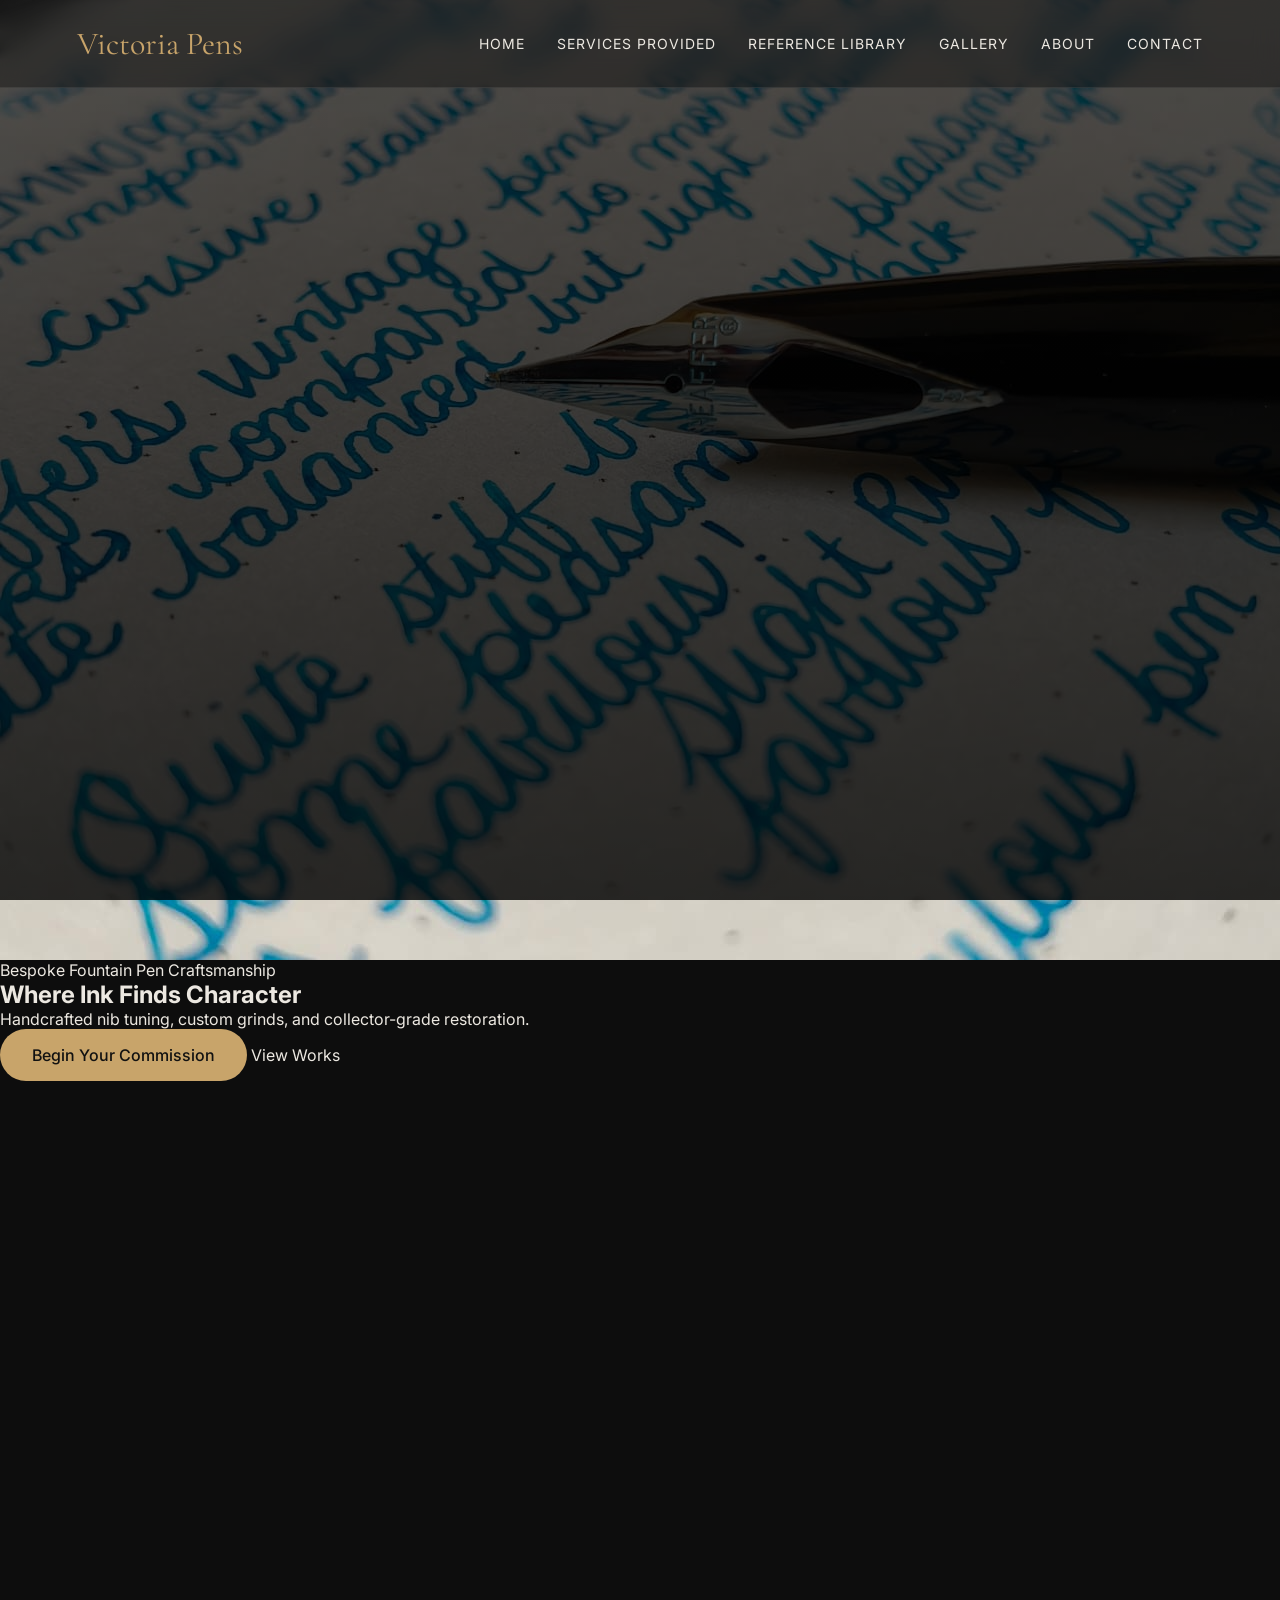
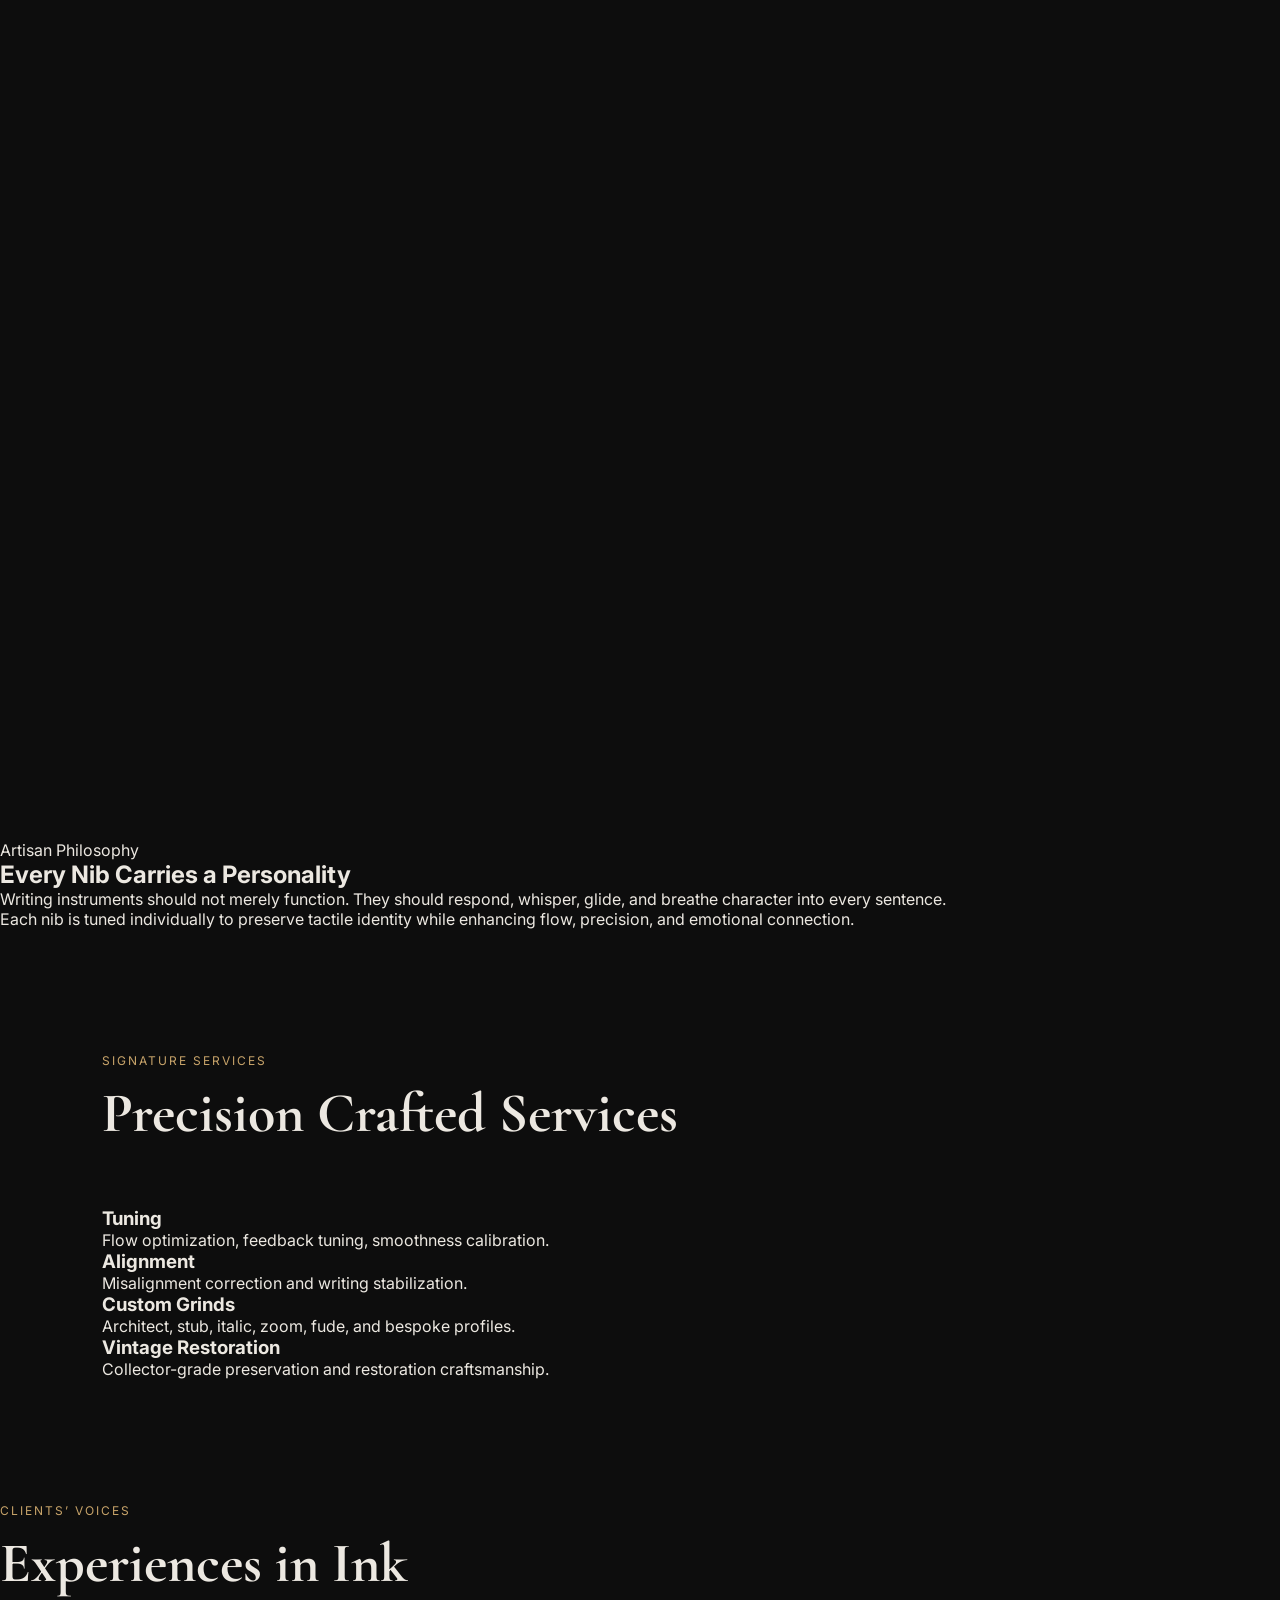
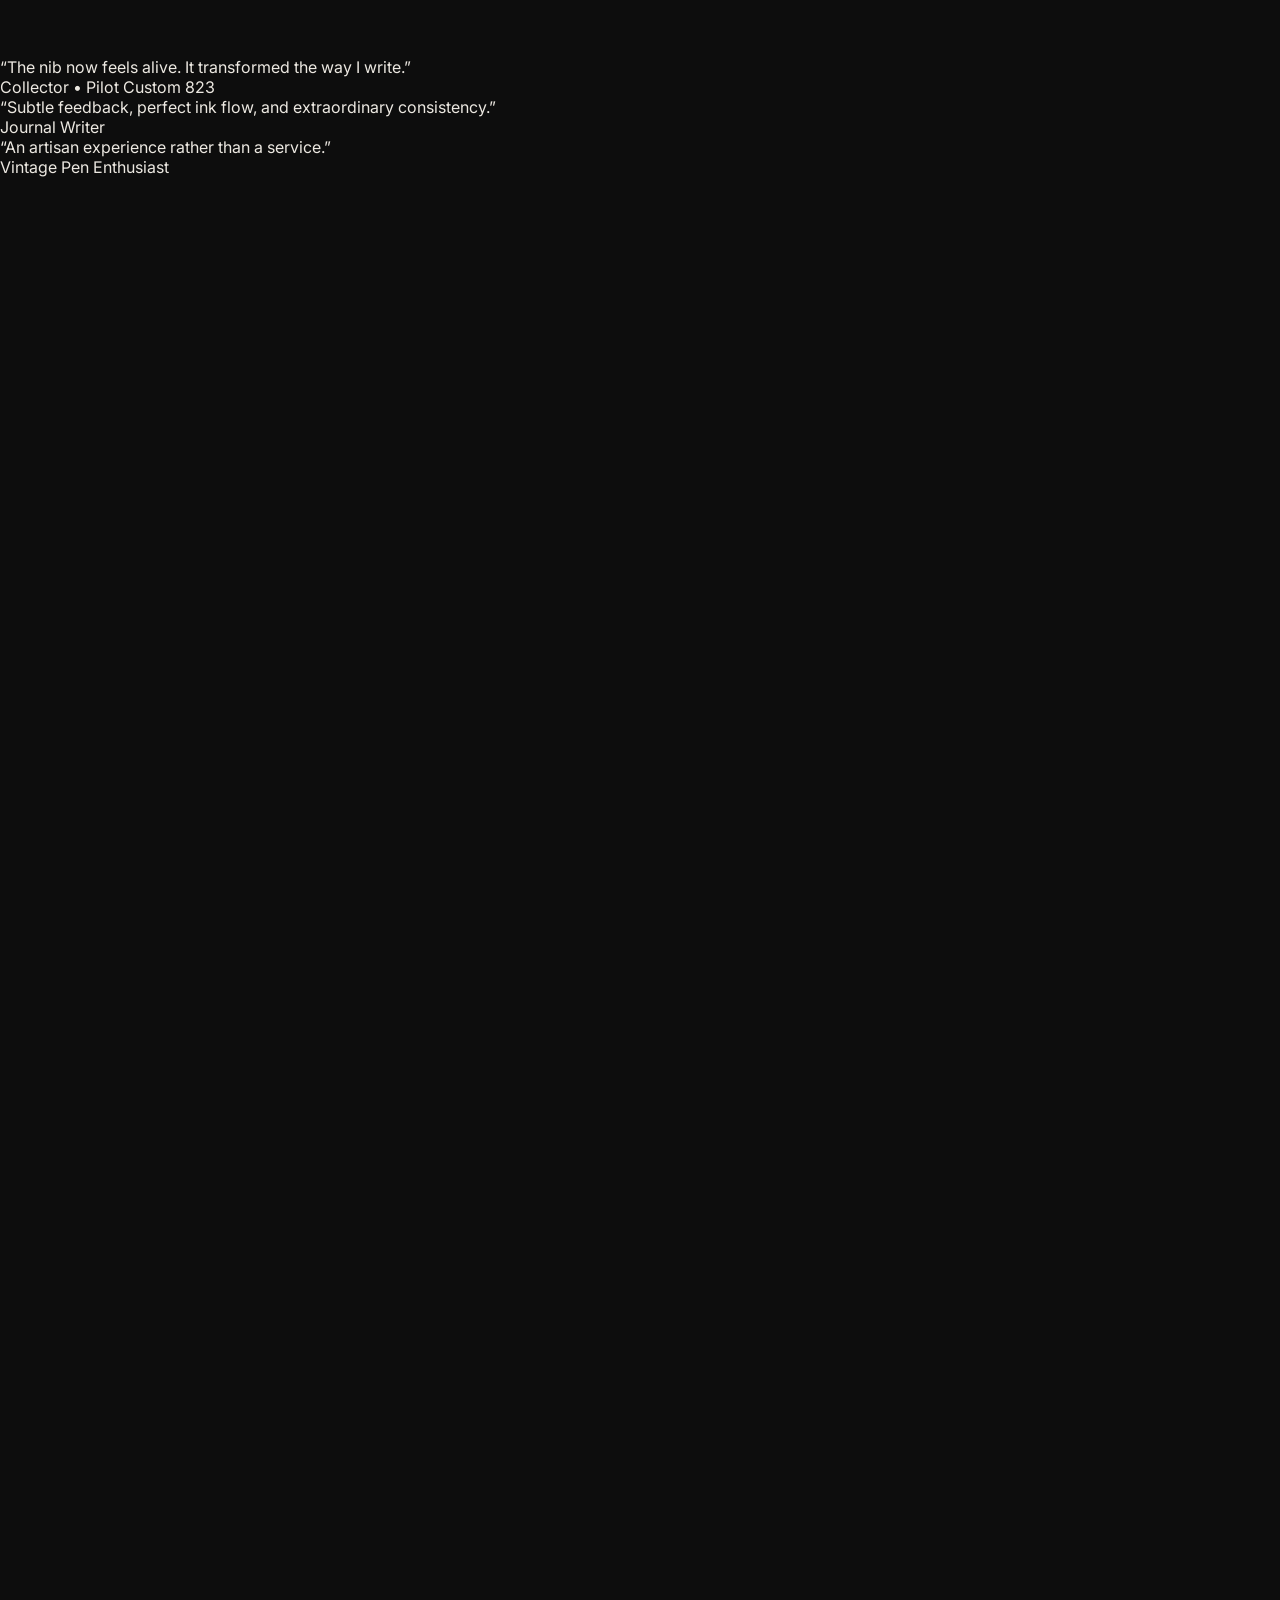
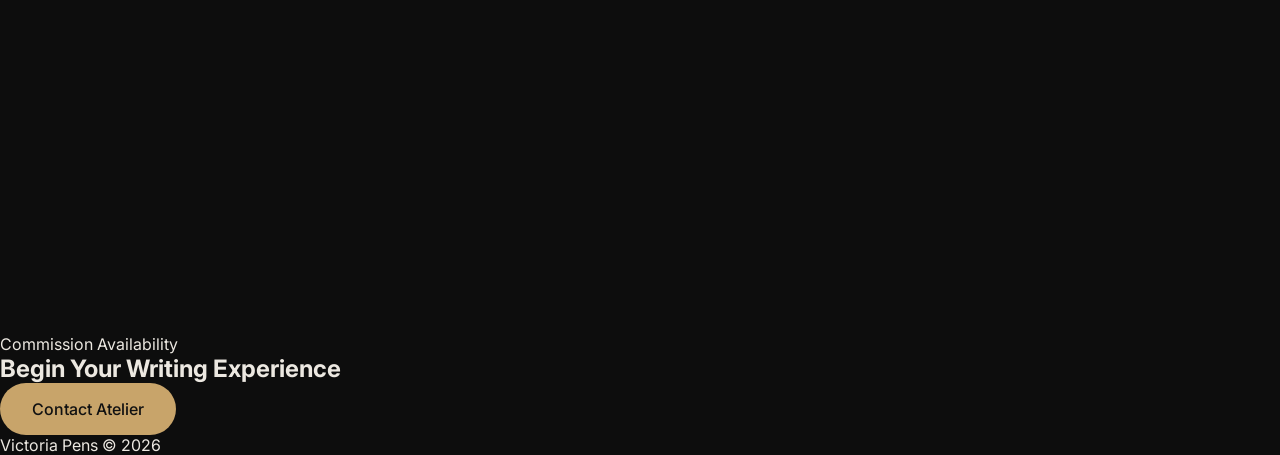
==== index.html @ e505739d "Add files via upload" ====
<!-- index.html -->
<!DOCTYPE html>
<html lang="en">
<head>
  <meta charset="UTF-8" />
  <meta name="viewport" content="width=device-width, initial-scale=1.0"/>
  <title>Victoria Pens</title>

  <link rel="stylesheet" href="css/style.css">
  <link rel="stylesheet" href="css/animations.css">
  <link rel="stylesheet" href="css/responsive.css">
</head>
<body>

  <div class="grain"></div>

  <header class="navbar">
    <div class="logo">Victoria Pens</div>

    <nav>
      <a href="index.html">Home</a>
      <a href="configurator.html">Services Provided</a>
      <a href="library.html">Reference Library</a>
      <a href="gallery.html">Gallery</a>
      <a href="about.html">About</a>
      <a href="contact.html">Contact</a>
    </nav>
  </header>

  <section class="hero">
    <img src="assets/images/hero-placeholder.jpeg" alt="">
    <div class="overlay"></div>

    <div class="hero-content">
      <span class="eyebrow">Bespoke Fountain Pen Craftsmanship</span>
      <h1>Where Ink Finds Character</h1>
      <p>
        Handcrafted nib tuning, custom grinds, and collector-grade restoration.
      </p>

      <div class="hero-buttons">
        <a href="configurator.html" class="btn-primary">Begin Your Commission</a>
        <a href="gallery.html" class="btn-secondary">View Works</a>
      </div>
    </div>
  </section>

  <section class="section reveal">
    <div class="section-heading">
      <span>Featured Works</span>
      <h2>Selected Transformations</h2>
    </div>

    <div class="featured-grid">
      <div class="featured-card">
        <img src="assets/images/nib-placeholder1.jpeg" alt="">
        <div class="card-content">
          <h3>Architect Grind</h3>
          <p>Precision-crafted line variation optimized for print handwriting.</p>
        </div>
      </div>

      <div class="featured-card">
        <img src="assets/images/nib-placeholder.jpeg" alt="">
        <div class="card-content">
          <h3>Vintage Restoration</h3>
          <p>Restoring historic nibs while preserving their original character.</p>
        </div>
      </div>

      <div class="featured-card">
        <img src="assets/images/nib-placeholder2.jpeg" alt="">
        <div class="card-content">
          <h3>Cursive Italic</h3>
          <p>Smooth daily usability paired with elegant crisp variation.</p>
        </div>
      </div>
    </div>
  </section>

  <section class="philosophy reveal">
    <div class="philosophy-content">
      <span>Artisan Philosophy</span>
      <h2>Every Nib Carries a Personality</h2>

      <p>
        Writing instruments should not merely function. They should respond,
        whisper, glide, and breathe character into every sentence.
      </p>

      <p>
        Each nib is tuned individually to preserve tactile identity while
        enhancing flow, precision, and emotional connection.
      </p>
    </div>
  </section>

  <section class="section reveal">
    <div class="section-heading">
      <span>Signature Services</span>
      <h2>Precision Crafted Services</h2>
    </div>

    <div class="service-grid">

      <div class="service-card">
        <h3>Tuning</h3>
        <p>Flow optimization, feedback tuning, smoothness calibration.</p>
      </div>

      <div class="service-card">
        <h3>Alignment</h3>
        <p>Misalignment correction and writing stabilization.</p>
      </div>

      <div class="service-card">
        <h3>Custom Grinds</h3>
        <p>Architect, stub, italic, zoom, fude, and bespoke profiles.</p>
      </div>

      <div class="service-card">
        <h3>Vintage Restoration</h3>
        <p>Collector-grade preservation and restoration craftsmanship.</p>
      </div>

    </div>
  </section>

  <section class="voices reveal">
    <div class="section-heading">
      <span>Clients’ Voices</span>
      <h2>Experiences in Ink</h2>
    </div>

    <div class="quote-grid">

      <div class="quote-card">
        <p>
          “The nib now feels alive. It transformed the way I write.”
        </p>
        <span>Collector • Pilot Custom 823</span>
      </div>

      <div class="quote-card">
        <p>
          “Subtle feedback, perfect ink flow, and extraordinary consistency.”
        </p>
        <span>Journal Writer</span>
      </div>

      <div class="quote-card">
        <p>
          “An artisan experience rather than a service.”
        </p>
        <span>Vintage Pen Enthusiast</span>
      </div>

    </div>
  </section>

  <section class="social-grid reveal">
    <div class="section-heading">
      <span>Social Showcase</span>
      <h2>Studio Moments</h2>
    </div>

    <div class="gallery-preview">
      <img src="assets/images/sample-placeholder.jpeg" alt="">
      <img src="assets/images/sample-placeholder1.jpeg" alt="">
      <img src="assets/images/sample-placeholder2.jpeg" alt="">
      <img src="assets/images/sample-placeholder3.jpeg" alt="">
    </div>
  </section>

  <section class="contact-preview reveal">
    <div class="contact-box">
      <span>Commission Availability</span>
      <h2>Begin Your Writing Experience</h2>

      <a href="contact.html" class="btn-primary">
        Contact Atelier
      </a>
    </div>
  </section>

  <footer>
    <p>Victoria Pens © 2026</p>
  </footer>

  <script src="js/main.js"></script>
</body>
</html>
---- css/style.css ----
/* css/style.css */

@import url('https://fonts.googleapis.com/css2?family=Cormorant+Garamond:wght@400;500;600;700&family=Inter:wght@300;400;500&display=swap');

:root{
  --bg:#0d0d0d;
  --bg2:#161616;
  --gold:#c8a46a;
  --text:#ece8e1;
  --muted:#b7b1a8;
  --border:rgba(255,255,255,0.08);
}

*{
  margin:0;
  padding:0;
  box-sizing:border-box;
}

body{
  background:var(--bg);
  color:var(--text);
  font-family:'Inter',sans-serif;
  overflow-x:hidden;
}

img{
  width:100%;
  display:block;
}

a{
  text-decoration:none;
  color:inherit;
}

/* =========================
   GRAIN
========================= */

.grain{
  position:fixed;
  inset:0;
  pointer-events:none;
  opacity:0.06;
  background-image:url("https://www.transparenttextures.com/patterns/paper-fibers.png");
  z-index:999;
}

/* =========================
   NAVBAR
========================= */

.navbar{
  position:fixed;
  width:100%;
  top:0;
  left:0;
  z-index:100;
  padding:24px 6%;
  display:flex;
  justify-content:space-between;
  align-items:center;
  backdrop-filter:blur(12px);
  background:rgba(0,0,0,0.35);
  border-bottom:1px solid var(--border);
}

.logo{
  font-family:'Cormorant Garamond',serif;
  font-size:32px;
  color:var(--gold);
}

nav{
  display:flex;
  gap:32px;
}

nav a{
  font-size:14px;
  letter-spacing:1px;
  text-transform:uppercase;
  transition:.3s;
}

nav a:hover{
  color:var(--gold);
}

/* =========================
   HERO
========================= */

.configurator-hero{
  height:85vh;
  position:relative;
  overflow:hidden;
}

.configurator-hero img{
  width:100%;
  height:100%;
  object-fit:cover;
  transform:scale(1.05);
}

.overlay{
  position:absolute;
  inset:0;
  background:linear-gradient(
    to bottom,
    rgba(0,0,0,.65),
    rgba(0,0,0,.82)
  );
}

.configurator-hero-content{
  position:absolute;
  top:50%;
  left:8%;
  transform:translateY(-50%);
  z-index:5;
  max-width:760px;
}

.configurator-hero-content span{
  color:var(--gold);
  text-transform:uppercase;
  letter-spacing:3px;
  font-size:12px;
}

.configurator-hero-content h1{
  font-size:96px;
  line-height:0.92;
  margin:24px 0;
  font-family:'Cormorant Garamond',serif;
}

.configurator-hero-content p{
  color:var(--muted);
  font-size:18px;
  line-height:1.9;
  max-width:620px;
  margin-bottom:40px;
}

/* =========================
   BUTTONS
========================= */

.btn-primary{
  display:inline-flex;
  align-items:center;
  justify-content:center;

  padding:16px 32px;

  border-radius:999px;

  background:var(--gold);

  color:#111;

  transition:.4s;

  font-weight:500;
}

.btn-primary:hover{
  transform:translateY(-4px);

  box-shadow:
  0 15px 35px rgba(200,164,106,.3);
}

/* =========================
   SECTIONS
========================= */

.section{
  padding:120px 8%;
}

.section-heading{
  margin-bottom:60px;
}

.section-heading span{
  color:var(--gold);
  text-transform:uppercase;
  letter-spacing:2px;
  font-size:12px;
}

.section-heading h2{
  font-size:56px;
  margin-top:10px;
  font-family:'Cormorant Garamond',serif;
}

/* =========================
   CONFIGURATOR LAYOUT
========================= */

.configurator-container{
  display:grid;
  grid-template-columns:1.5fr .75fr;
  gap:50px;
  align-items:start;
}

.configurator-left{
  display:flex;
  flex-direction:column;
  gap:120px;
}

/* =========================
   CONFIG BLOCK
========================= */

.config-block{
  position:relative;
}

.config-block::before{
  content:"";
  position:absolute;
  left:-30px;
  top:0;

  width:1px;
  height:100%;

  background:linear-gradient(
    to bottom,
    rgba(200,164,106,.5),
    transparent
  );
}

.config-title span{
  color:var(--gold);
  text-transform:uppercase;
  letter-spacing:3px;
  font-size:12px;
}

.config-title h3{
  font-size:64px;
  margin-top:14px;
  margin-bottom:40px;
  font-family:'Cormorant Garamond',serif;
}

/* =========================
   INPUTS
========================= */

.luxury-inputs{
  display:grid;
  grid-template-columns:1fr 1fr;
  gap:20px;
}

.luxury-inputs input{
  background:rgba(255,255,255,.03);

  border:1px solid rgba(255,255,255,.08);

  padding:22px;

  color:var(--text);

  font-size:16px;

  transition:.4s;
}

.luxury-inputs input:focus{
  outline:none;

  border-color:rgba(200,164,106,.7);

  box-shadow:0 0 30px rgba(200,164,106,.08);
}

/* =========================
   MATERIAL GRID
========================= */

.material-grid{
  display:grid;
  grid-template-columns:repeat(2,1fr);
  gap:24px;
}

.material-card{
  position:relative;

  overflow:hidden;

  background:
  linear-gradient(
    145deg,
    rgba(255,255,255,.04),
    rgba(255,255,255,.015)
  );

  border:1px solid rgba(255,255,255,.08);

  padding:40px;

  cursor:pointer;

  transition:.5s;
}

.material-card::before{
  content:"";

  position:absolute;

  inset:0;

  background:
  radial-gradient(
    circle at top left,
    rgba(200,164,106,.12),
    transparent 60%
  );

  opacity:0;

  transition:.5s;
}

.material-card:hover::before{
  opacity:1;
}

.material-card:hover{
  transform:translateY(-8px);

  border-color:rgba(200,164,106,.5);
}

.material-card.selected{
  border-color:var(--gold);

  box-shadow:
  0 0 40px rgba(200,164,106,.12);
}

.material-card h4{
  font-size:34px;
  margin-bottom:16px;
  font-family:'Cormorant Garamond',serif;
}

.material-card p{
  color:var(--muted);
  line-height:1.8;
}

/* =========================
   SERVICE TIERS
========================= */

.service-tier{
  margin-bottom:60px;
}

.service-tier-header{
  margin-bottom:34px;

  position:relative;

  padding-left:28px;
}

/* GOLD LINE */

.service-tier-header::before{
  content:"";

  position:absolute;

  left:0;
  top:8px;

  width:4px;
  height:90%;

  border-radius:999px;

  background:
  linear-gradient(
    to bottom,
    var(--gold),
    rgba(200,164,106,.2)
  );
}

/* TIER LABEL */

.service-tier-header span{
  color:var(--gold);

  text-transform:uppercase;

  letter-spacing:4px;

  font-size:16px;

  font-weight:600;
}

/* MAIN TITLE */

.service-tier-header h4{
  margin-top:14px;

  font-size:52px;

  line-height:1;

  font-family:'Cormorant Garamond',serif;

  color:#f4ead7;

  text-shadow:
    0 0 25px rgba(200,164,106,.08);
}

/* =========================
   SERVICE GRID
========================= */

.service-grid-modern{
  display:grid;

  grid-template-columns:1fr;

  gap:24px;
}

.tier-two-grid{
  grid-template-columns:repeat(2,1fr);
}

/* =========================
   SERVICE CARDS
========================= */

.service-mini-card{
  position:relative;

  padding:34px;

  background:
  linear-gradient(
    145deg,
    rgba(255,255,255,.03),
    rgba(255,255,255,.015)
  );

  border:1px solid rgba(255,255,255,.08);

  cursor:pointer;

  transition:.45s;

  overflow:hidden;
}

.service-mini-card::before{
  content:"";

  position:absolute;
  inset:0;

  background:
  radial-gradient(
    circle at top left,
    rgba(200,164,106,.12),
    transparent 60%
  );

  opacity:0;

  transition:.45s;
}

.service-mini-card:hover::before{
  opacity:1;
}

.service-mini-card:hover{
  transform:translateY(-6px);

  border-color:rgba(200,164,106,.5);
}

.service-mini-card.selected{
  border-color:var(--gold);

  box-shadow:
  0 0 40px rgba(200,164,106,.12);
}

.service-mini-card h4{
  font-size:34px;

  margin-bottom:16px;

  font-family:'Cormorant Garamond',serif;
}

.service-mini-card p{
  color:var(--muted);

  line-height:1.8;

  margin-bottom:26px;
}

.service-mini-card span{
  color:var(--gold);

  font-size:14px;

  letter-spacing:1px;

  text-transform:uppercase;
}

.contact-only span{
  color:#d8b57d;
}

/* =========================
   SIDEBAR
========================= */

.configurator-sidebar{
  position:sticky;
  top:120px;
}

.summary-card{
  background:
  linear-gradient(
    180deg,
    rgba(20,20,20,.96),
    rgba(10,10,10,.96)
  );

  border:1px solid rgba(255,255,255,.08);

  padding:40px;

  backdrop-filter:blur(20px);
}

.summary-card span{
  color:var(--gold);

  text-transform:uppercase;

  letter-spacing:3px;

  font-size:12px;
}

.summary-card h2{
  font-size:54px;

  line-height:1;

  margin:24px 0;

  font-family:'Cormorant Garamond',serif;
}

/* =========================
   PRICE
========================= */

.summary-price{
  display:flex;
  align-items:flex-end;

  gap:22px;

  margin:60px 0;

  color:var(--gold);

  font-family:'Cormorant Garamond',serif;
}

.summary-price::before{
  content:"₹";

  font-size:120px;

  line-height:1;

  color:var(--gold);

  flex-shrink:0;
}

.summary-price #livePrice{
  display:block !important;

  font-size:120px !important;

  line-height:0.82 !important;

  letter-spacing:-6px !important;

  font-weight:700 !important;

  color:#f3e7d1 !important;

  text-shadow:
    0 0 40px rgba(200,164,106,.18),
    0 0 80px rgba(200,164,106,.08);

  font-family:'Cormorant Garamond',serif !important;
}

/* =========================
   SUMMARY DETAILS
========================= */

.summary-details{
  display:flex;
  flex-direction:column;
  gap:30px;
}

.summary-item{
  padding-bottom:24px;

  border-bottom:1px solid rgba(255,255,255,.06);
}

.summary-item label{
  display:block;

  color:var(--gold);

  margin-bottom:12px;

  text-transform:uppercase;

  letter-spacing:2px;

  font-size:11px;
}

.summary-item p{
  font-size:18px;

  color:var(--text);

  line-height:1.7;
}

.summary-btn{
  width:100%;

  margin-top:40px;
}

/* =========================
   RESPONSIVE
========================= */

@media(max-width:1100px){

  .configurator-container{
    grid-template-columns:1fr;
  }

  .configurator-sidebar{
    position:relative;
    top:auto;
  }

}

@media(max-width:900px){

  .tier-two-grid{
    grid-template-columns:1fr;
  }

}

@media(max-width:768px){

  nav{
    display:none;
  }

  .configurator-hero{
    height:70vh;
  }

  .configurator-hero-content h1{
    font-size:56px;
  }

  .config-title h3{
    font-size:42px;
  }

  .section-heading h2{
    font-size:42px;
  }

  .service-tier-header h4{
    font-size:38px;
  }

  .service-tier-header span{
    font-size:13px;
  }

  .luxury-inputs{
    grid-template-columns:1fr;
  }

  .material-grid{
    grid-template-columns:1fr;
  }

  .summary-card h2{
    font-size:42px;
  }

  .summary-price::before{
    font-size:72px;
  }

.summary-price #livePrice{
  display:block;

  font-size:120px;

  line-height:0.82;

  letter-spacing:-6px;

  font-weight:700;

  color:#f3e7d1;

  text-shadow:
    0 0 40px rgba(200,164,106,.18),
    0 0 80px rgba(200,164,106,.08);

  font-family:'Cormorant Garamond',serif;

  transition:.35s ease;
}

/* =========================
   TEXT MODE
========================= */

.summary-price #livePrice.text-mode{

  font-size:54px;

  line-height:1.1;

  letter-spacing:-1px;

}
/* =========================
   SMALL STATUS TEXT
========================= */

.small-price-text{

  font-size:50px !important;

  line-height:1.3 !important;

  letter-spacing:0px !important;

  display:block;

  max-width:220px;

  color:#f3e7d1;

}
}
---- css/animations.css ----
/* css/animations.css */

.reveal{
  opacity:0;
  transform:translateY(60px);
  transition:1s ease;
}

.reveal.active{
  opacity:1;
  transform:translateY(0);
}
---- css/responsive.css ----
/* css/responsive.css */

@media(max-width:1100px){

  .featured-grid,
  .service-grid,
  .quote-grid,
  .gallery-preview{
    grid-template-columns:1fr 1fr;
  }

  .hero h1{
    font-size:72px;
  }
}

@media(max-width:768px){

  nav{
    display:none;
  }

  .hero h1{
    font-size:52px;
  }

  .section-heading h2{
    font-size:42px;
  }

  .featured-grid,
  .service-grid,
  .quote-grid,
  .gallery-preview{
    grid-template-columns:1fr;
  }

  .hero-buttons{
    flex-direction:column;
  }

  .contact-box{
    padding:50px 30px;
  }

  .contact-box h2{
    font-size:42px;
  }
}
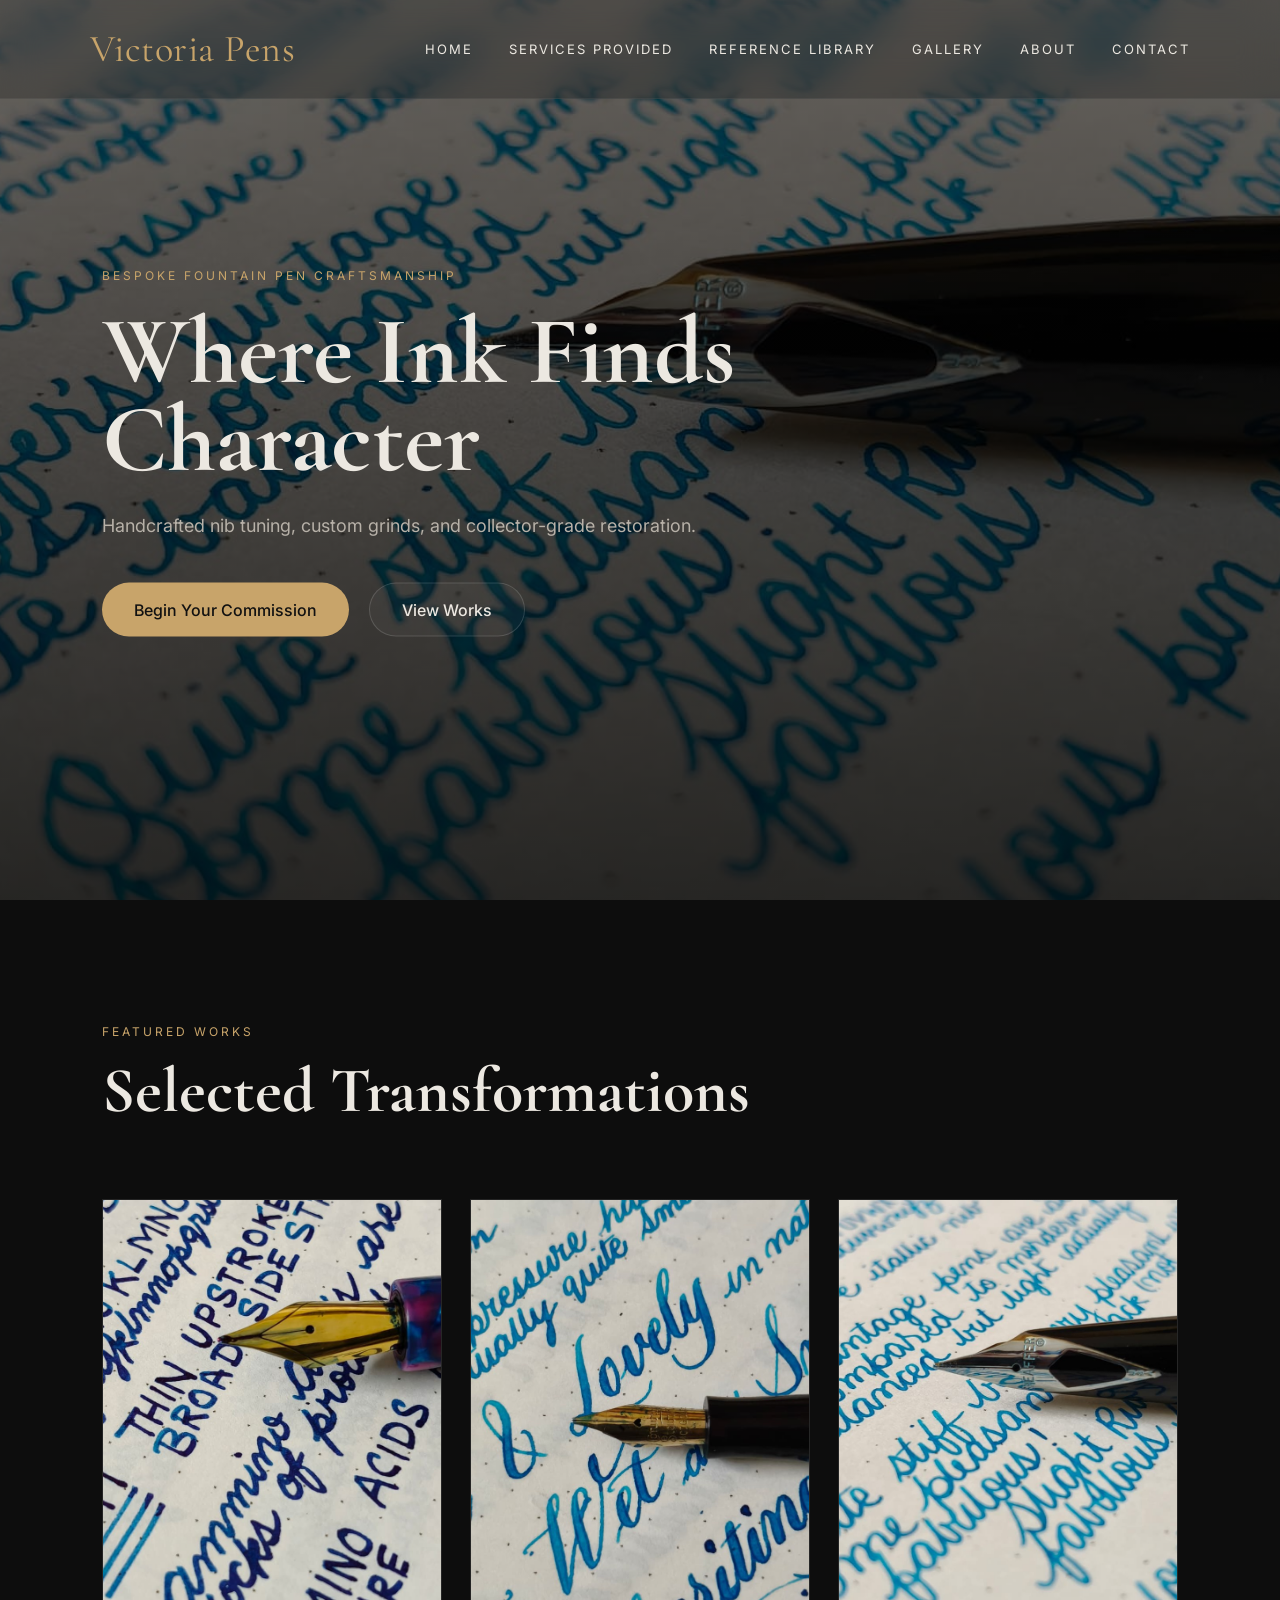
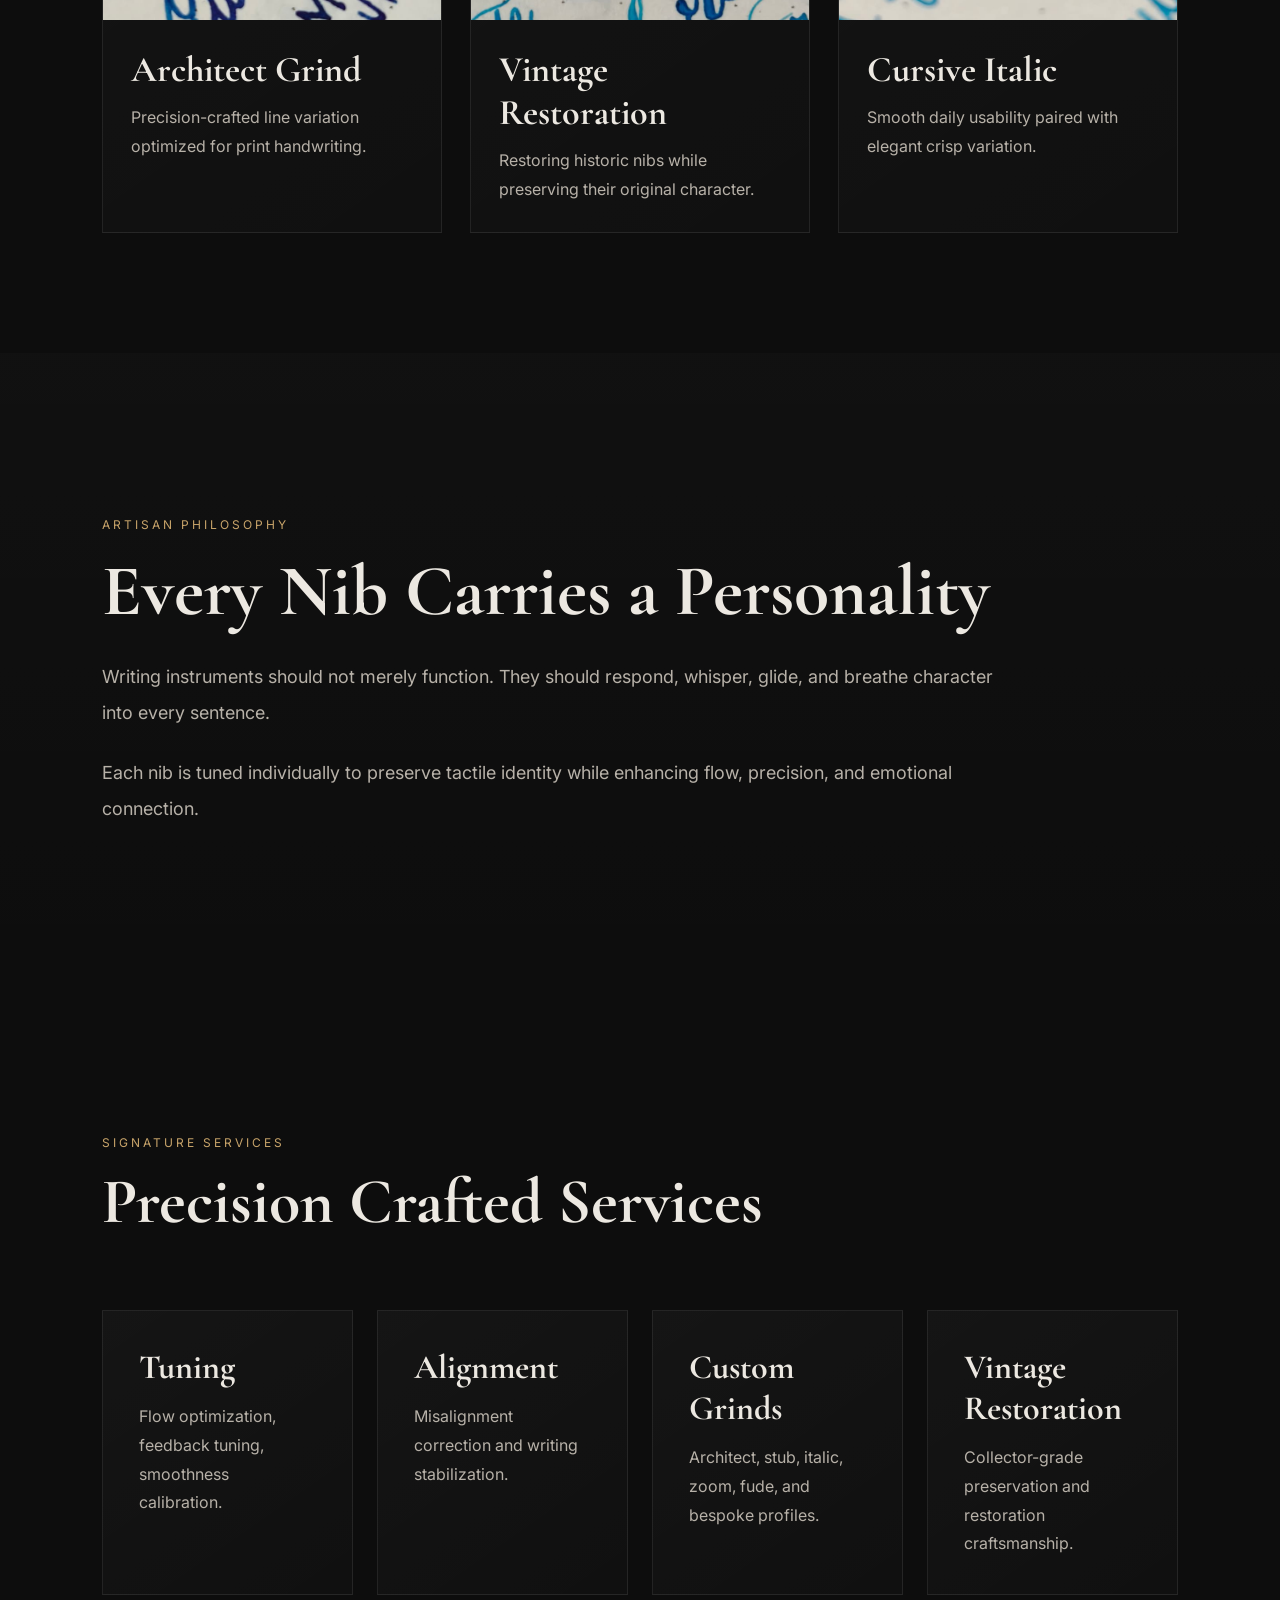
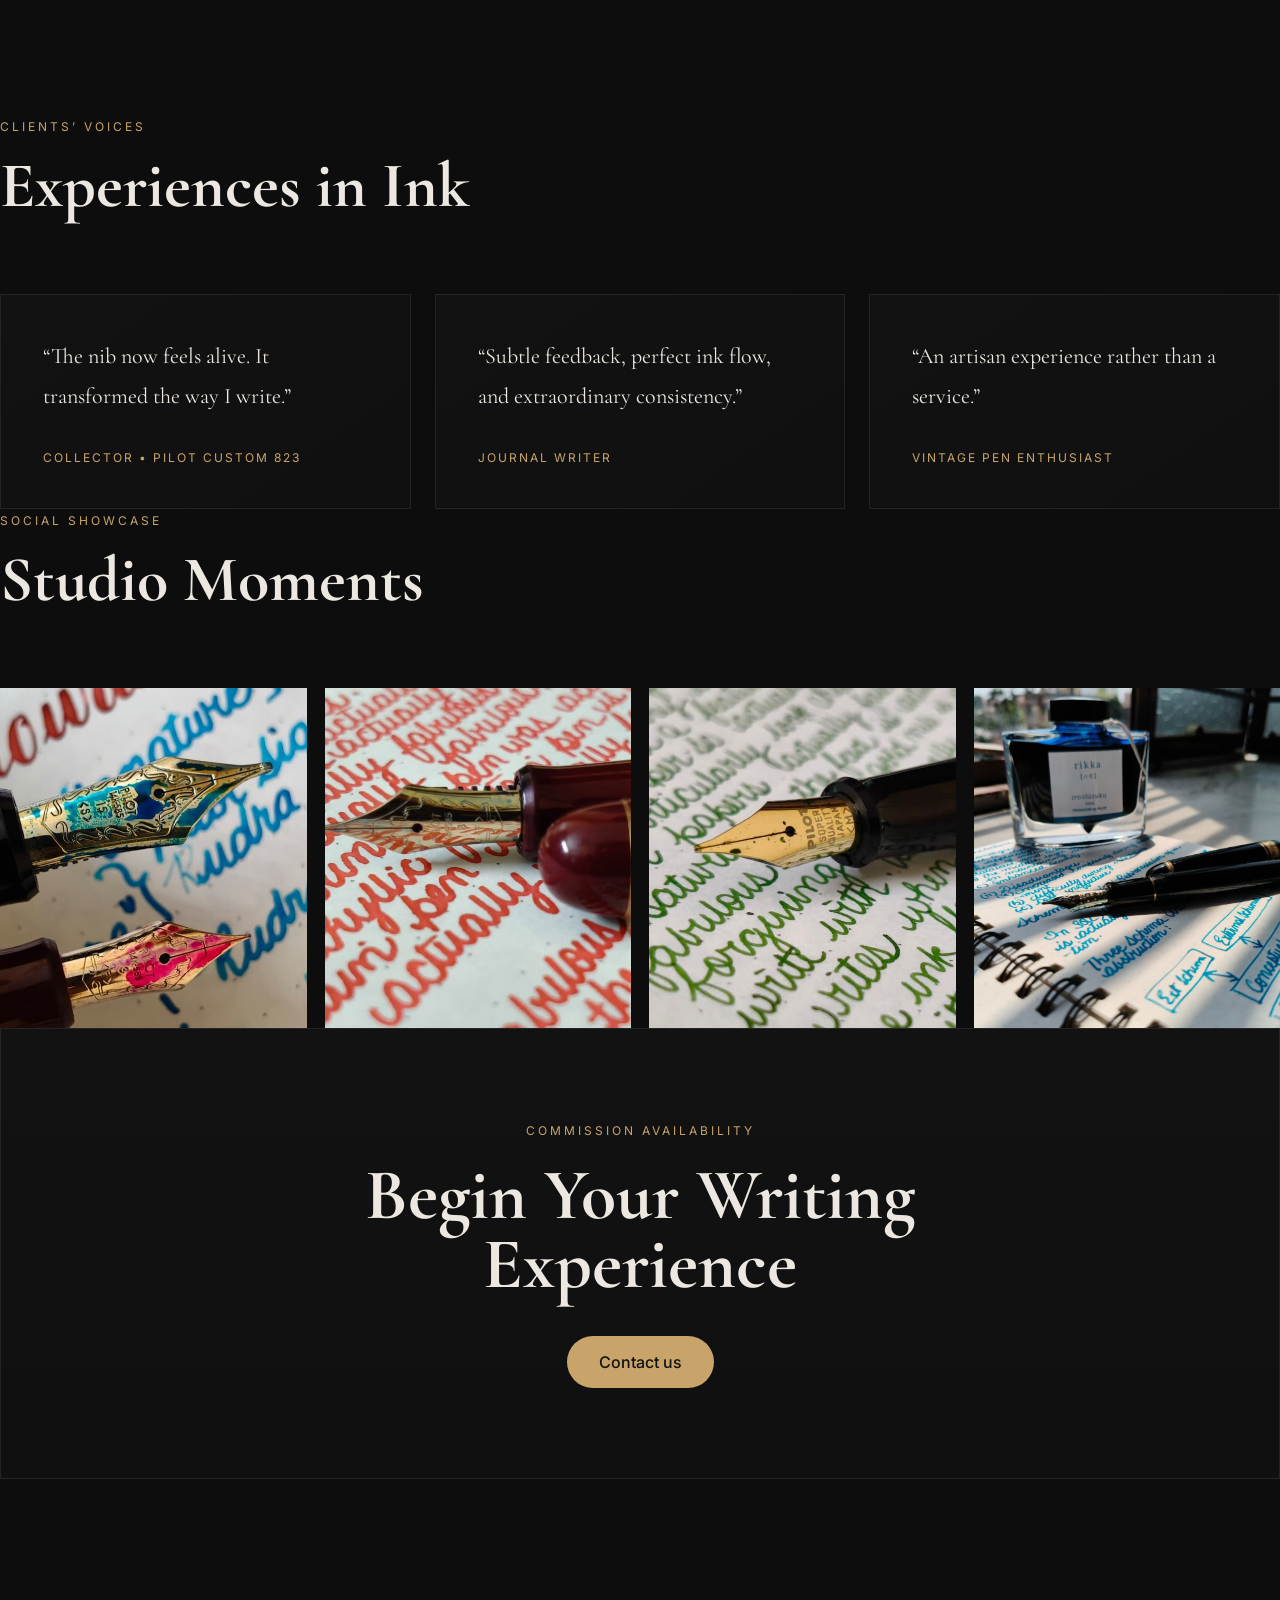
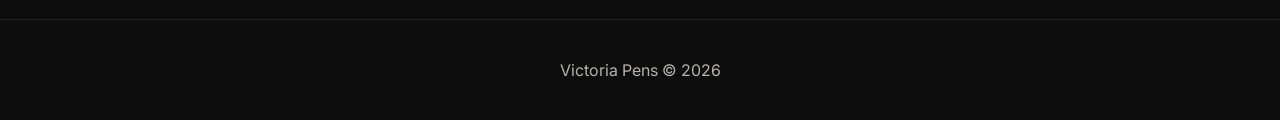
==== commit f2a893b0: "Add files via upload" ====
--- a/index.html
+++ b/index.html
@@ -15,7 +15,10 @@
   <div class="grain"></div>
 
   <header class="navbar">
-    <div class="logo">Victoria Pens</div>
+    <a href="index.html"
+       class="logo">
+      Victoria Pens
+    </a>
 
     <nav>
       <a href="index.html">Home</a>
@@ -178,7 +181,7 @@
       <h2>Begin Your Writing Experience</h2>
 
       <a href="contact.html" class="btn-primary">
-        Contact Atelier
+        Contact us
       </a>
     </div>
   </section>
--- a/css/style.css
+++ b/css/style.css
@@ -1,20 +1,37 @@
-/* css/style.css */
-
-@import url('https://fonts.googleapis.com/css2?family=Cormorant+Garamond:wght@400;500;600;700&family=Inter:wght@300;400;500&display=swap');
+
+/* ========================================
+   GLOBAL IMPORTS
+======================================== */
+
+@import url('https://fonts.googleapis.com/css2?family=Cormorant+Garamond:wght@400;500;600;700&family=Inter:wght@300;400;500;600&display=swap');
+
+/* ========================================
+   ROOT VARIABLES
+======================================== */
 
 :root{
   --bg:#0d0d0d;
   --bg2:#161616;
+  --bg3:#1f1f1f;
   --gold:#c8a46a;
+  --gold-soft:#d8b57d;
   --text:#ece8e1;
   --muted:#b7b1a8;
   --border:rgba(255,255,255,0.08);
 }
+
+/* ========================================
+   GLOBAL RESET
+======================================== */
 
 *{
   margin:0;
   padding:0;
   box-sizing:border-box;
+}
+
+html{
+  scroll-behavior:smooth;
 }
 
 body{
@@ -34,70 +51,117 @@
   color:inherit;
 }
 
-/* =========================
-   GRAIN
-========================= */
+button,
+input,
+textarea{
+  font-family:'Inter',sans-serif;
+}
+
+/* ========================================
+   GRAIN OVERLAY
+======================================== */
 
 .grain{
   position:fixed;
   inset:0;
   pointer-events:none;
-  opacity:0.06;
+  opacity:0.05;
+  z-index:999;
   background-image:url("https://www.transparenttextures.com/patterns/paper-fibers.png");
-  z-index:999;
-}
-
-/* =========================
+}
+
+/* ========================================
    NAVBAR
-========================= */
+======================================== */
 
 .navbar{
   position:fixed;
-  width:100%;
+
   top:0;
   left:0;
+
+  width:100%;
+
   z-index:100;
-  padding:24px 6%;
+
+  padding:26px 7%;
+
   display:flex;
   justify-content:space-between;
   align-items:center;
-  backdrop-filter:blur(12px);
-  background:rgba(0,0,0,0.35);
-  border-bottom:1px solid var(--border);
+
+  background:rgba(0,0,0,.22);
+
+  backdrop-filter:blur(18px);
+
+  border-bottom:1px solid rgba(255,255,255,.05);
 }
 
 .logo{
-  font-family:'Cormorant Garamond',serif;
-  font-size:32px;
-  color:var(--gold);
+  font-size:38px;
+
+  color:var(--gold);
+
+  font-family:'Cormorant Garamond',serif;
+
+  letter-spacing:.5px;
 }
 
 nav{
   display:flex;
-  gap:32px;
+
+  gap:36px;
 }
 
 nav a{
-  font-size:14px;
-  letter-spacing:1px;
+  position:relative;
+
+  font-size:13px;
+
   text-transform:uppercase;
-  transition:.3s;
+
+  letter-spacing:2px;
+
+  transition:.35s;
+}
+
+nav a::after{
+  content:"";
+
+  position:absolute;
+
+  left:0;
+  bottom:-8px;
+
+  width:0%;
+  height:1px;
+
+  background:var(--gold);
+
+  transition:.35s;
 }
 
 nav a:hover{
   color:var(--gold);
 }
 
-/* =========================
+nav a:hover::after{
+  width:100%;
+}
+
+
+/* ========================================
    HERO
-========================= */
-
+======================================== */
+
+.hero,
 .configurator-hero{
-  height:85vh;
   position:relative;
+  height:100vh;
   overflow:hidden;
 }
 
+.hero img,
 .configurator-hero img{
   width:100%;
   height:100%;
@@ -108,49 +172,72 @@
 .overlay{
   position:absolute;
   inset:0;
-  background:linear-gradient(
+
+  background:
+  linear-gradient(
     to bottom,
-    rgba(0,0,0,.65),
+    rgba(0,0,0,.55),
     rgba(0,0,0,.82)
   );
 }
 
+.hero-content,
 .configurator-hero-content{
   position:absolute;
   top:50%;
   left:8%;
   transform:translateY(-50%);
+
+  max-width:760px;
+
   z-index:5;
-  max-width:760px;
-}
-
-.configurator-hero-content span{
+}
+
+.hero-content span,
+.configurator-hero-content span,
+.eyebrow{
   color:var(--gold);
   text-transform:uppercase;
   letter-spacing:3px;
   font-size:12px;
 }
 
+.hero-content h1,
 .configurator-hero-content h1{
+  font-family:'Cormorant Garamond',serif;
+
   font-size:96px;
-  line-height:0.92;
+
+  line-height:.92;
+
   margin:24px 0;
-  font-family:'Cormorant Garamond',serif;
-}
-
+}
+
+.hero-content p,
 .configurator-hero-content p{
   color:var(--muted);
+
+  line-height:1.9;
+
   font-size:18px;
-  line-height:1.9;
+
   max-width:620px;
+
   margin-bottom:40px;
 }
 
-/* =========================
+.hero-buttons{
+  display:flex;
+  gap:20px;
+  flex-wrap:wrap;
+}
+
+/* ========================================
    BUTTONS
-========================= */
-
-.btn-primary{
+======================================== */
+
+.btn-primary,
+.btn-secondary{
   display:inline-flex;
   align-items:center;
   justify-content:center;
@@ -159,55 +246,412 @@
 
   border-radius:999px;
 
+  transition:.4s;
+
+  font-weight:500;
+}
+
+.btn-primary{
   background:var(--gold);
-
   color:#111;
-
-  transition:.4s;
-
-  font-weight:500;
 }
 
 .btn-primary:hover{
   transform:translateY(-4px);
 
   box-shadow:
-  0 15px 35px rgba(200,164,106,.3);
-}
-
-/* =========================
-   SECTIONS
-========================= */
+  0 15px 35px rgba(200,164,106,.25);
+}
+
+.btn-secondary{
+  border:1px solid rgba(255,255,255,.14);
+
+  background:rgba(255,255,255,.03);
+
+  color:var(--text);
+}
+
+.btn-secondary:hover{
+  border-color:rgba(200,164,106,.45);
+  transform:translateY(-4px);
+}
+
+/* ========================================
+   GENERAL SECTIONS
+======================================== */
 
 .section{
   padding:120px 8%;
 }
 
 .section-heading{
-  margin-bottom:60px;
+  margin-bottom:70px;
 }
 
 .section-heading span{
+  color:var(--gold);
+
+  text-transform:uppercase;
+
+  letter-spacing:3px;
+
+  font-size:12px;
+}
+
+.section-heading h2{
+  margin-top:12px;
+
+  font-size:64px;
+
+  font-family:'Cormorant Garamond',serif;
+}
+
+/* ========================================
+   FEATURED GRID
+======================================== */
+
+.featured-grid{
+  display:grid;
+  grid-template-columns:repeat(3,1fr);
+  gap:28px;
+}
+
+.featured-card{
+  overflow:hidden;
+
+  background:
+  linear-gradient(
+    145deg,
+    rgba(255,255,255,.03),
+    rgba(255,255,255,.01)
+  );
+
+  border:1px solid var(--border);
+
+  transition:.45s;
+}
+
+.featured-card:hover{
+  transform:translateY(-8px);
+
+  border-color:rgba(200,164,106,.45);
+}
+
+.featured-card img{
+  height:420px;
+  object-fit:cover;
+}
+
+.card-content{
+  padding:28px;
+}
+
+.card-content h3{
+  font-size:36px;
+  margin-bottom:12px;
+  font-family:'Cormorant Garamond',serif;
+}
+
+.card-content p{
+  color:var(--muted);
+  line-height:1.8;
+}
+
+/* ========================================
+   PHILOSOPHY SECTION
+======================================== */
+
+.philosophy{
+  padding:160px 8%;
+
+  background:
+  linear-gradient(
+    180deg,
+    rgba(255,255,255,.015),
+    transparent
+  );
+}
+
+.philosophy-content{
+  max-width:920px;
+}
+
+.philosophy-content span{
+  color:var(--gold);
+  text-transform:uppercase;
+  letter-spacing:3px;
+  font-size:12px;
+}
+
+.philosophy-content h2{
+  font-size:72px;
+  line-height:.95;
+  margin:24px 0 34px;
+  font-family:'Cormorant Garamond',serif;
+}
+
+.philosophy-content p{
+  color:var(--muted);
+  font-size:18px;
+  line-height:2;
+  margin-bottom:24px;
+}
+
+/* ========================================
+   SERVICES
+======================================== */
+
+.service-grid{
+  display:grid;
+  grid-template-columns:repeat(4,1fr);
+  gap:24px;
+}
+
+.service-card{
+  padding:36px;
+
+  background:
+  linear-gradient(
+    145deg,
+    rgba(255,255,255,.03),
+    rgba(255,255,255,.01)
+  );
+
+  border:1px solid var(--border);
+
+  transition:.45s;
+}
+
+.service-card:hover{
+  transform:translateY(-8px);
+
+  border-color:rgba(200,164,106,.45);
+}
+
+.service-card h3{
+  font-size:34px;
+  margin-bottom:14px;
+  font-family:'Cormorant Garamond',serif;
+}
+
+.service-card p{
+  color:var(--muted);
+  line-height:1.8;
+}
+
+/* ========================================
+   QUOTES
+======================================== */
+
+.quote-grid{
+  display:grid;
+  grid-template-columns:repeat(3,1fr);
+  gap:24px;
+}
+
+.quote-card{
+  padding:42px;
+
+  border:1px solid var(--border);
+
+  background:
+  linear-gradient(
+    145deg,
+    rgba(255,255,255,.02),
+    rgba(255,255,255,.01)
+  );
+}
+
+.quote-card p{
+  font-size:22px;
+  line-height:1.8;
+  margin-bottom:30px;
+  font-family:'Cormorant Garamond',serif;
+}
+
+.quote-card span{
   color:var(--gold);
   text-transform:uppercase;
   letter-spacing:2px;
   font-size:12px;
 }
 
-.section-heading h2{
-  font-size:56px;
-  margin-top:10px;
-  font-family:'Cormorant Garamond',serif;
-}
-
-/* =========================
-   CONFIGURATOR LAYOUT
-========================= */
-
+/* ========================================
+   SOCIAL GALLERY
+======================================== */
+
+.gallery-preview{
+  display:grid;
+  grid-template-columns:repeat(4,1fr);
+  gap:18px;
+}
+
+.gallery-preview img{
+  height:340px;
+  object-fit:cover;
+
+  transition:.45s;
+}
+
+.gallery-preview img:hover{
+  transform:scale(1.03);
+}
+
+/* ========================================
+   CONTACT PREVIEW
+======================================== */
+
+.contact-preview{
+  padding-bottom:140px;
+}
+
+.contact-box{
+  padding:90px;
+
+  text-align:center;
+
+  border:1px solid var(--border);
+
+  background:
+  linear-gradient(
+    180deg,
+    rgba(255,255,255,.02),
+    rgba(255,255,255,.01)
+  );
+}
+
+.contact-box span{
+  color:var(--gold);
+  text-transform:uppercase;
+  letter-spacing:3px;
+  font-size:12px;
+}
+
+.contact-box h2{
+  font-size:72px;
+  line-height:.95;
+  margin:22px auto 38px;
+  max-width:760px;
+  font-family:'Cormorant Garamond',serif;
+}
+
+/* ========================================
+   FOOTER
+======================================== */
+
+footer{
+  padding:40px 8%;
+
+  border-top:1px solid var(--border);
+
+  text-align:center;
+
+  color:var(--muted);
+}
+
+/* ========================================
+   GALLERY PAGE
+======================================== */
+
+.masonry-grid{
+  columns:3;
+  column-gap:20px;
+}
+
+.masonry-item{
+  break-inside:avoid;
+  margin-bottom:20px;
+}
+
+.masonry-item img{
+  border:1px solid var(--border);
+  transition:.4s;
+  cursor:pointer;
+}
+
+.masonry-item img:hover{
+  transform:scale(1.02);
+}
+
+.lightbox{
+  position:fixed;
+  inset:0;
+
+  background:rgba(0,0,0,.92);
+
+  display:flex;
+  align-items:center;
+  justify-content:center;
+
+  opacity:0;
+  pointer-events:none;
+
+  transition:.4s;
+
+  z-index:9999;
+}
+
+.lightbox.active{
+  opacity:1;
+  pointer-events:auto;
+}
+
+.lightbox img{
+  width:auto;
+  max-width:85%;
+  max-height:85%;
+}
+
+/* ========================================
+   CONTACT PAGE
+======================================== */
+
+.contact-form{
+  max-width:900px;
+  margin:auto;
+}
+
+.contact-form form{
+  display:flex;
+  flex-direction:column;
+  gap:22px;
+}
+
+.contact-form input,
+.contact-form textarea{
+  background:rgba(255,255,255,.03);
+
+  border:1px solid var(--border);
+
+  padding:22px;
+
+  color:var(--text);
+
+  font-size:15px;
+}
+
+.contact-form textarea{
+  min-height:220px;
+  resize:none;
+}
+
+.contact-form input:focus,
+.contact-form textarea:focus{
+  outline:none;
+
+  border-color:rgba(200,164,106,.45);
+}
+
+/* ========================================
+   CONFIGURATOR
+======================================== */
 .configurator-container{
   display:grid;
+
   grid-template-columns:1.5fr .75fr;
+
   gap:50px;
+
   align-items:start;
 }
 
@@ -217,26 +661,25 @@
   gap:120px;
 }
 
-/* =========================
-   CONFIG BLOCK
-========================= */
-
 .config-block{
   position:relative;
 }
 
 .config-block::before{
   content:"";
+
   position:absolute;
+
   left:-30px;
   top:0;
 
   width:1px;
   height:100%;
 
-  background:linear-gradient(
+  background:
+  linear-gradient(
     to bottom,
-    rgba(200,164,106,.5),
+    rgba(200,164,106,.45),
     transparent
   );
 }
@@ -255,9 +698,9 @@
   font-family:'Cormorant Garamond',serif;
 }
 
-/* =========================
-   INPUTS
-========================= */
+/* ========================================
+   CONFIG INPUTS
+======================================== */
 
 .luxury-inputs{
   display:grid;
@@ -268,28 +711,16 @@
 .luxury-inputs input{
   background:rgba(255,255,255,.03);
 
-  border:1px solid rgba(255,255,255,.08);
+  border:1px solid var(--border);
 
   padding:22px;
 
   color:var(--text);
-
-  font-size:16px;
-
-  transition:.4s;
-}
-
-.luxury-inputs input:focus{
-  outline:none;
-
-  border-color:rgba(200,164,106,.7);
-
-  box-shadow:0 0 30px rgba(200,164,106,.08);
-}
-
-/* =========================
+}
+
+/* ========================================
    MATERIAL GRID
-========================= */
+======================================== */
 
 .material-grid{
   display:grid;
@@ -297,7 +728,8 @@
   gap:24px;
 }
 
-.material-card{
+.material-card,
+.service-mini-card{
   position:relative;
 
   overflow:hidden;
@@ -305,83 +737,77 @@
   background:
   linear-gradient(
     145deg,
-    rgba(255,255,255,.04),
-    rgba(255,255,255,.015)
+    rgba(255,255,255,.03),
+    rgba(255,255,255,.01)
   );
 
-  border:1px solid rgba(255,255,255,.08);
-
-  padding:40px;
+  border:1px solid var(--border);
 
   cursor:pointer;
 
-  transition:.5s;
-}
-
-.material-card::before{
-  content:"";
-
-  position:absolute;
-
-  inset:0;
-
-  background:
-  radial-gradient(
-    circle at top left,
-    rgba(200,164,106,.12),
-    transparent 60%
-  );
-
-  opacity:0;
-
-  transition:.5s;
-}
-
-.material-card:hover::before{
-  opacity:1;
-}
-
-.material-card:hover{
-  transform:translateY(-8px);
-
-  border-color:rgba(200,164,106,.5);
-}
-
-.material-card.selected{
+  transition:.45s;
+}
+
+.material-card{
+  padding:34px;
+}
+
+.service-mini-card{
+  padding:24px;
+  min-height:210px;
+}
+
+.material-card:hover,
+.service-mini-card:hover{
+  transform:translateY(-6px);
+
+  border-color:rgba(200,164,106,.45);
+}
+
+.material-card.selected,
+.service-mini-card.selected{
   border-color:var(--gold);
 
   box-shadow:
   0 0 40px rgba(200,164,106,.12);
 }
 
-.material-card h4{
-  font-size:34px;
-  margin-bottom:16px;
-  font-family:'Cormorant Garamond',serif;
-}
-
-.material-card p{
+.material-card h4,
+.service-mini-card h4{
+  font-size:30px;
+  margin-bottom:12px;
+  font-family:'Cormorant Garamond',serif;
+}
+
+.material-card p,
+.service-mini-card p{
   color:var(--muted);
-  line-height:1.8;
-}
-
-/* =========================
+  line-height:1.7;
+  font-size:14px;
+}
+
+.service-mini-card span{
+  display:block;
+  margin-top:18px;
+  color:var(--gold);
+  text-transform:uppercase;
+  letter-spacing:2px;
+  font-size:12px;
+}
+
+/* ========================================
    SERVICE TIERS
-========================= */
+======================================== */
 
 .service-tier{
-  margin-bottom:60px;
+  margin-bottom:70px;
 }
 
 .service-tier-header{
   margin-bottom:34px;
-
   position:relative;
-
   padding-left:28px;
 }
-
-/* GOLD LINE */
 
 .service-tier-header::before{
   content:"";
@@ -404,197 +830,73 @@
   );
 }
 
-/* TIER LABEL */
-
 .service-tier-header span{
   color:var(--gold);
 
   text-transform:uppercase;
 
-  letter-spacing:4px;
-
-  font-size:16px;
-
-  font-weight:600;
-}
-
-/* MAIN TITLE */
+  letter-spacing:5px;
+
+  font-size:20px;
+
+  font-weight:700;
+}
 
 .service-tier-header h4{
   margin-top:14px;
 
-  font-size:52px;
-
-  line-height:1;
-
-  font-family:'Cormorant Garamond',serif;
-
-  color:#f4ead7;
-
-  text-shadow:
-    0 0 25px rgba(200,164,106,.08);
-}
-
-/* =========================
-   SERVICE GRID
-========================= */
+  font-size:68px;
+
+  line-height:.95;
+
+  font-family:'Cormorant Garamond',serif;
+}
 
 .service-grid-modern{
   display:grid;
-
   grid-template-columns:1fr;
-
-  gap:24px;
+  gap:18px;
 }
 
 .tier-two-grid{
   grid-template-columns:repeat(2,1fr);
 }
 
-/* =========================
-   SERVICE CARDS
-========================= */
-
-.service-mini-card{
-  position:relative;
-
-  padding:34px;
-
-  background:
-  linear-gradient(
-    145deg,
-    rgba(255,255,255,.03),
-    rgba(255,255,255,.015)
-  );
-
-  border:1px solid rgba(255,255,255,.08);
-
-  cursor:pointer;
-
-  transition:.45s;
-
-  overflow:hidden;
-}
-
-.service-mini-card::before{
-  content:"";
-
-  position:absolute;
-  inset:0;
-
-  background:
-  radial-gradient(
-    circle at top left,
-    rgba(200,164,106,.12),
-    transparent 60%
-  );
-
-  opacity:0;
-
-  transition:.45s;
-}
-
-.service-mini-card:hover::before{
-  opacity:1;
-}
-
-.service-mini-card:hover{
-  transform:translateY(-6px);
-
-  border-color:rgba(200,164,106,.5);
-}
-
-.service-mini-card.selected{
-  border-color:var(--gold);
-
-  box-shadow:
-  0 0 40px rgba(200,164,106,.12);
-}
-
-.service-mini-card h4{
-  font-size:34px;
-
-  margin-bottom:16px;
-
-  font-family:'Cormorant Garamond',serif;
-}
-
-.service-mini-card p{
-  color:var(--muted);
-
-  line-height:1.8;
-
-  margin-bottom:26px;
-}
-
-.service-mini-card span{
-  color:var(--gold);
-
-  font-size:14px;
-
-  letter-spacing:1px;
-
-  text-transform:uppercase;
-}
-
-.contact-only span{
-  color:#d8b57d;
-}
-
-/* =========================
+/* ========================================
    SIDEBAR
-========================= */
-
+======================================== */
 .configurator-sidebar{
+
   position:sticky;
-  top:120px;
+
+  top:110px;
+
+  align-self:start;
+
+  height:max-content;
+
 }
 
 .summary-card{
+  padding:40px;
+
+  border:1px solid var(--border);
+
   background:
   linear-gradient(
     180deg,
     rgba(20,20,20,.96),
     rgba(10,10,10,.96)
   );
-
-  border:1px solid rgba(255,255,255,.08);
-
-  padding:40px;
-
-  backdrop-filter:blur(20px);
-}
-
-.summary-card span{
-  color:var(--gold);
-
-  text-transform:uppercase;
-
-  letter-spacing:3px;
-
-  font-size:12px;
 }
 
 .summary-card h2{
   font-size:54px;
-
-  line-height:1;
-
   margin:24px 0;
-
-  font-family:'Cormorant Garamond',serif;
-}
-
-/* =========================
-   PRICE
-========================= */
+  font-family:'Cormorant Garamond',serif;
+}
 
 .summary-price{
-  display:flex;
-  align-items:flex-end;
-
-  gap:22px;
-
   margin:60px 0;
 
   color:var(--gold);
@@ -607,36 +909,36 @@
 
   font-size:120px;
 
-  line-height:1;
-
-  color:var(--gold);
-
-  flex-shrink:0;
+  color:var(--gold);
 }
 
 .summary-price #livePrice{
-  display:block !important;
-
-  font-size:120px !important;
-
-  line-height:0.82 !important;
-
-  letter-spacing:-6px !important;
-
-  font-weight:700 !important;
-
-  color:#f3e7d1 !important;
-
-  text-shadow:
-    0 0 40px rgba(200,164,106,.18),
-    0 0 80px rgba(200,164,106,.08);
-
-  font-family:'Cormorant Garamond',serif !important;
-}
-
-/* =========================
-   SUMMARY DETAILS
-========================= */
+  display:block;
+
+  font-size:120px;
+
+  line-height:.82;
+
+  letter-spacing:-6px;
+
+  font-weight:700;
+
+  color:#f3e7d1;
+
+  font-family:'Cormorant Garamond',serif;
+}
+
+.small-price-text{
+  display:block;
+
+  font-size:24px !important;
+
+  line-height:1.3 !important;
+
+  letter-spacing:0 !important;
+
+  max-width:240px;
+}
 
 .summary-details{
   display:flex;
@@ -646,41 +948,55 @@
 
 .summary-item{
   padding-bottom:24px;
-
   border-bottom:1px solid rgba(255,255,255,.06);
 }
 
 .summary-item label{
   display:block;
-
-  color:var(--gold);
-
   margin-bottom:12px;
-
+  color:var(--gold);
   text-transform:uppercase;
-
   letter-spacing:2px;
-
   font-size:11px;
 }
 
 .summary-item p{
-  font-size:18px;
-
-  color:var(--text);
-
-  line-height:1.7;
+  line-height:1.8;
 }
 
 .summary-btn{
   width:100%;
-
   margin-top:40px;
 }
 
-/* =========================
+/* ========================================
+   REVEAL ANIMATION
+======================================== */
+
+.reveal{
+  opacity:0;
+  transform:translateY(40px);
+  transition:1s;
+}
+
+.reveal.active{
+  opacity:1;
+  transform:translateY(0);
+}
+
+/* ========================================
    RESPONSIVE
-========================= */
+======================================== */
+
+@media(max-width:1200px){
+
+  .featured-grid,
+  .service-grid,
+  .quote-grid{
+    grid-template-columns:repeat(2,1fr);
+  }
+
+}
 
 @media(max-width:1100px){
 
@@ -697,8 +1013,18 @@
 
 @media(max-width:900px){
 
-  .tier-two-grid{
+  .featured-grid,
+  .service-grid,
+  .quote-grid,
+  .gallery-preview,
+  .material-grid,
+  .tier-two-grid,
+  .luxury-inputs{
     grid-template-columns:1fr;
+  }
+
+  .masonry-grid{
+    columns:1;
   }
 
 }
@@ -709,98 +1035,53 @@
     display:none;
   }
 
+  .hero,
   .configurator-hero{
-    height:70vh;
-  }
-
+    height:75vh;
+  }
+
+  .hero-content h1,
   .configurator-hero-content h1{
-    font-size:56px;
-  }
-
-  .config-title h3{
+    font-size:58px;
+  }
+
+  .section-heading h2,
+  .config-title h3,
+  .contact-box h2,
+  .philosophy-content h2{
     font-size:42px;
   }
 
-  .section-heading h2{
+  .service-tier-header h4{
     font-size:42px;
-  }
-
-  .service-tier-header h4{
-    font-size:38px;
-  }
-
-  .service-tier-header span{
-    font-size:13px;
-  }
-
-  .luxury-inputs{
-    grid-template-columns:1fr;
-  }
-
-  .material-grid{
-    grid-template-columns:1fr;
   }
 
   .summary-card h2{
     font-size:42px;
   }
 
-  .summary-price::before{
+  .summary-price::before,
+  .summary-price #livePrice{
     font-size:72px;
   }
 
-.summary-price #livePrice{
-  display:block;
-
-  font-size:120px;
-
-  line-height:0.82;
-
-  letter-spacing:-6px;
-
-  font-weight:700;
-
-  color:#f3e7d1;
-
-  text-shadow:
-    0 0 40px rgba(200,164,106,.18),
-    0 0 80px rgba(200,164,106,.08);
-
-  font-family:'Cormorant Garamond',serif;
-
-  transition:.35s ease;
-}
-
-/* =========================
-   TEXT MODE
-========================= */
-
-.summary-price #livePrice.text-mode{
-
-  font-size:54px;
-
-  line-height:1.1;
-
-  letter-spacing:-1px;
-
-}
-/* =========================
-   SMALL STATUS TEXT
-========================= */
-
-.small-price-text{
-
-  font-size:50px !important;
-
-  line-height:1.3 !important;
-
-  letter-spacing:0px !important;
-
-  display:block;
-
-  max-width:220px;
-
-  color:#f3e7d1;
-
-}
-}+  .contact-box{
+    padding:50px 30px;
+  }
+
+}
+
+@media(max-width:480px){
+
+  .hero-content,
+  .configurator-hero-content{
+    left:5%;
+    max-width:90%;
+  }
+
+  .hero-content h1,
+  .configurator-hero-content h1{
+    font-size:38px;
+  }
+
+}
